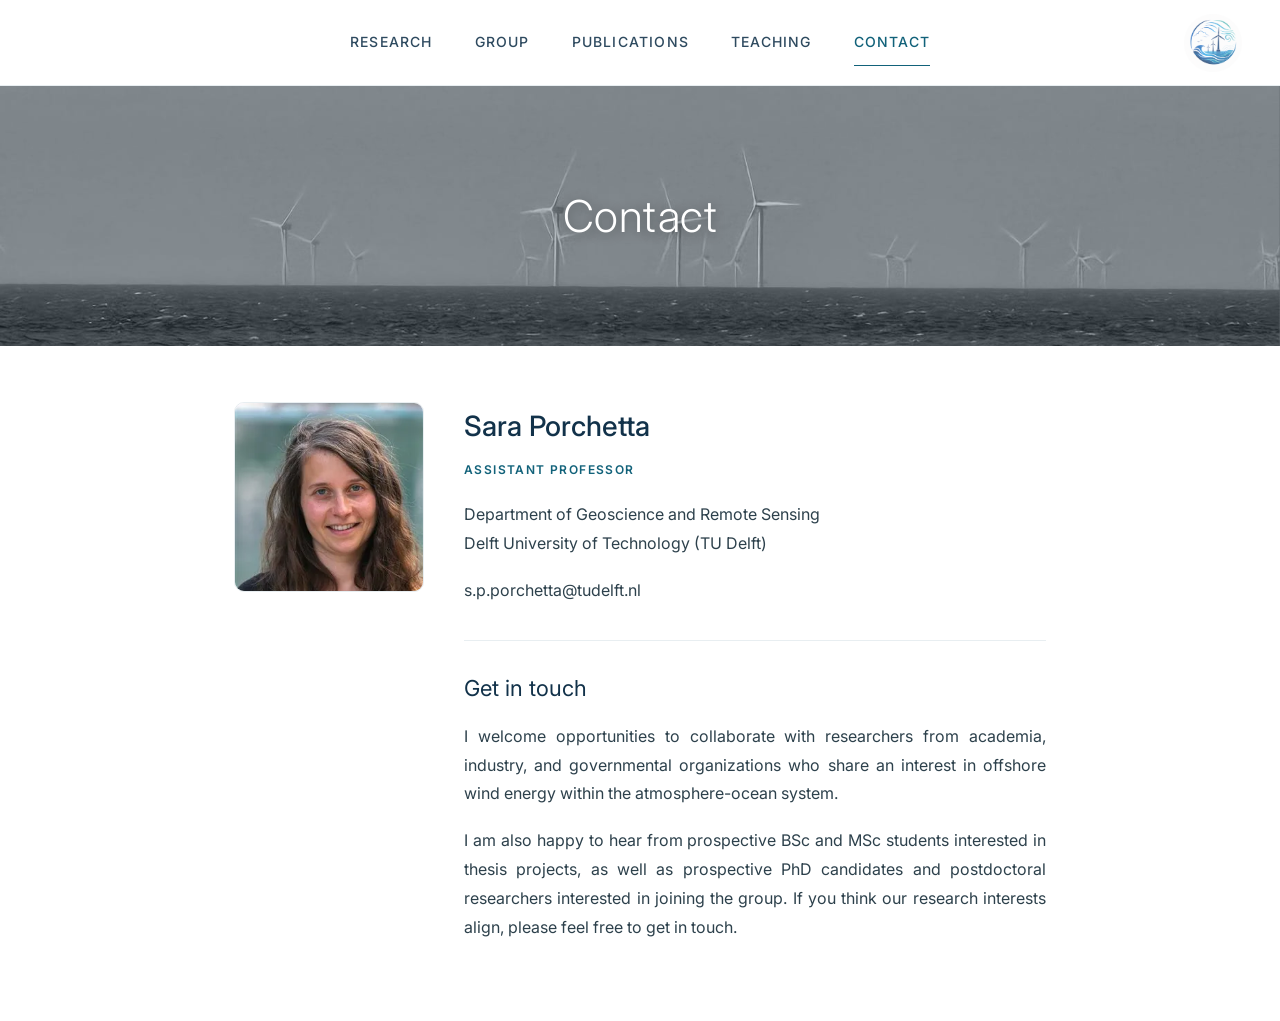
==== contact.html @ b5c338de "Add files via upload" ====
<!DOCTYPE html>
<html lang="en">

<head>
  <meta charset="UTF-8">
  <meta name="viewport" content="width=device-width, initial-scale=1.0">

  <title>Contact | Sara Porchetta</title>

  <link
    href="https://fonts.googleapis.com/css2?family=Inter:wght@300;400;500;600&display=swap"
    rel="stylesheet"
  >

  <style>

    * {
      box-sizing: border-box;
    }

    body {
      margin: 0;
      font-family: 'Inter', Helvetica, Arial, sans-serif;
      color: #243844;
      background: #ffffff;
      line-height: 1.75;
      -webkit-font-smoothing: antialiased;
    }

    /* HEADER */

    .site-header {
      height: 86px;
      padding: 0 38px;
      display: grid;
      grid-template-columns: 1fr auto 1fr;
      align-items: center;
      background: #ffffff;
      border-bottom: 1px solid #e8eef1;
      position: relative;
      z-index: 10;
    }

    .header-space {
      grid-column: 1;
    }

    .nav {
      grid-column: 2;
      display: flex;
      justify-content: center;
      align-items: center;
      gap: 42px;
      font-size: 14px;
      letter-spacing: 1.2px;
      text-transform: uppercase;
    }

    .nav a {
      position: relative;
      color: #12324a;
      text-decoration: none;
      font-weight: 500;
      opacity: 0.88;
      transition: opacity 0.2s ease, transform 0.2s ease;
    }

    .nav a:hover {
      opacity: 0.55;
      transform: translateY(-2px);
    }

    .nav a.active {
      color: #12627a;
      opacity: 1;
    }

    .nav a.active::after {
      content: "";
      position: absolute;
      left: 0;
      right: 0;
      bottom: -11px;
      height: 1px;
      background: #12627a;
    }

    /* LOGO */

    .header-logo-link {
      grid-column: 3;
      justify-self: end;
      display: flex;
      align-items: center;
      text-decoration: none;
    }

    .header-logo {
      width: 58px;
      height: 58px;
      object-fit: cover;
      border-radius: 50%;
      opacity: 0.72;
      transition: opacity 0.2s ease, transform 0.2s ease;
    }

    .header-logo-link:hover .header-logo {
      opacity: 1;
      transform: scale(1.03);
    }

    /* LOGO */

    .header-logo-link {
      grid-column: 3;
      justify-self: end;

      display: flex;
      align-items: center;

      text-decoration: none;
    }

    .header-logo {
      display: block;

      width: 58px;
      height: 58px;

      object-fit: cover;
      border-radius: 50%;

      opacity: 0.72;

      transition:
        opacity 0.2s ease,
        transform 0.2s ease;
    }

    .header-logo-link:hover .header-logo {
      opacity: 1;
      transform: scale(1.03);
    }

       /* PAGE BANNER */

.page-banner {
  position: relative;
  width: 100%;
  height: 260px;
  overflow: hidden;
  background: #12324a;
}

.page-banner img {
  width: 100%;
  height: 100%;
  object-fit: cover;

  /* Lower crop so the turbines remain visible */
  object-position: center 70%;
}

.banner-overlay {
  position: absolute;
  inset: 0;
  background: rgba(7, 35, 54, 0.25);
}

.banner-content {
  position: absolute;
  inset: 0;

  display: flex;
  align-items: center;
  justify-content: center;

  padding: 24px;
  text-align: center;
}

.banner-title {
  margin: 0;
  color: #ffffff;
  font-size: 44px;
  font-weight: 300;
  line-height: 1.2;
  letter-spacing: 0.5px;
  text-shadow: 0 2px 12px rgba(0, 0, 0, 0.35);
}

    /* PAGE */

    .container {
      max-width: 860px;
      margin: 0 auto;
      padding: 56px 24px 80px;
    }

    .page-header {
      margin-bottom: 40px;
      padding-bottom: 22px;
      border-bottom: 1px solid #e8eef1;
    }

    

    /* CONTACT */

    .contact-card {
      display: grid;
      grid-template-columns: 190px 1fr;
      gap: 40px;
      align-items: start;
    }

    .profile-image {
      width: 190px;
      height: 190px;
      object-fit: cover;
      border-radius: 10px;
      border: 1px solid #e8eef1;
    }

    .contact-info h2 {
      margin: 0 0 8px;
      font-size: 28px;
      font-weight: 500;
      color: #12324a;
    }

    .role {
      margin-bottom: 20px;
      color: #12627a;
      font-size: 12px;
      font-weight: 600;
      letter-spacing: 1.4px;
      text-transform: uppercase;
    }

    .contact-details {
      margin: 0;
      font-size: 16px;
      color: #2d414c;
      line-height: 1.8;
    }

    .contact-details a {
      color: inherit;
      text-decoration: none;
      transition: opacity .2s ease;
    }

    .contact-details a:hover {
      opacity: .65;
    }

    .contact-message {
      margin-top: 36px;
      padding-top: 28px;
      border-top: 1px solid #e8eef1;
    }

    .contact-message h3 {
      margin: 0 0 14px;
      font-size: 22px;
      font-weight: 400;
      color: #12324a;
    }

    .contact-message p {
      margin: 0 0 18px;
      font-size: 16px;
      color: #2d414c;
      line-height: 1.8;
      text-align: justify;
    }

    .contact-message p:last-child {
      margin-bottom: 0;
    }

    /* MOBILE */

    @media (max-width:860px){

      .site-header{
        height:auto;
        min-height:110px;
        padding:18px 20px;
        grid-template-columns:1fr auto;
        grid-template-rows:auto auto;
        row-gap:14px;
      }

      .header-space{
        display:none;
      }

      .nav{
        grid-column:1/-1;
        grid-row:2;
        flex-wrap:wrap;
        justify-content:center;
        gap:14px 22px;
        font-size:12px;
      }

      .header-logo-link{
        grid-column:2;
        grid-row:1;
      }

      .header-logo{
        width:50px;
        height:50px;
      }

      .container{
        padding:44px 20px 70px;
      }

      h1{
        font-size:32px;
      }

      .contact-card{
        grid-template-columns:150px 1fr;
        gap:26px;
      }

      .profile-image{
        width:150px;
        height:150px;
      }

    }

    @media (max-width:620px){

      .contact-card{
        grid-template-columns:1fr;
      }

      .profile-image{
        width:160px;
        height:160px;
      }

    }

  </style>

</head>

<body>

<header class="site-header">

  <div class="header-space"></div>

  <nav class="nav">
    <a href="research.html">Research</a>
    <a href="group.html">Group</a>
    <a href="publications.html">Publications</a>
    <a href="teaching.html">Teaching</a>
    <a href="contact.html" class="active">Contact</a>
  </nav>

  <a href="index.html" class="header-logo-link">
    <img src="x_maui3.png" alt="Sara Porchetta" class="header-logo">
  </a>

</header>

<section class="page-banner">

    <img
        src="windfarm.jpg"
        alt="Offshore wind farm"
    >

    <div class="banner-overlay"></div>

    <div class="banner-content">
        <h1 class="banner-title">Contact</h1>
    </div>

</section>

<main class="container">

  

  <section class="contact-card">

    <img
      src="sara_picture.jpg"
      alt="Sara Porchetta"
      class="profile-image"
    >

    <div class="contact-info">

      <h2>Sara Porchetta</h2>

      <div class="role">
        Assistant Professor
      </div>

      <p class="contact-details">
        Department of Geoscience and Remote Sensing<br>
        Delft University of Technology (TU Delft)
      </p>

      <p class="contact-details" style="margin-top:18px;">
        <a href="mailto:s.p.porchetta@tudelft.nl">
          s.p.porchetta@tudelft.nl
        </a>
      </p>

      <div class="contact-message">

        <h3>Get in touch</h3>

        <p>
          I welcome opportunities to collaborate with researchers from academia, industry, and governmental
          organizations who share an interest in offshore wind energy within the atmosphere-ocean system.
        </p>

        <p>
          I am also happy to hear from prospective BSc and
          MSc students interested in thesis projects, as well as
          prospective PhD candidates and
          postdoctoral researchers interested in joining the group.
          If you think our research interests align, please feel free to get in touch.
        </p>

      </div>

    </div>

  </section>

</main>

</body>

</html>
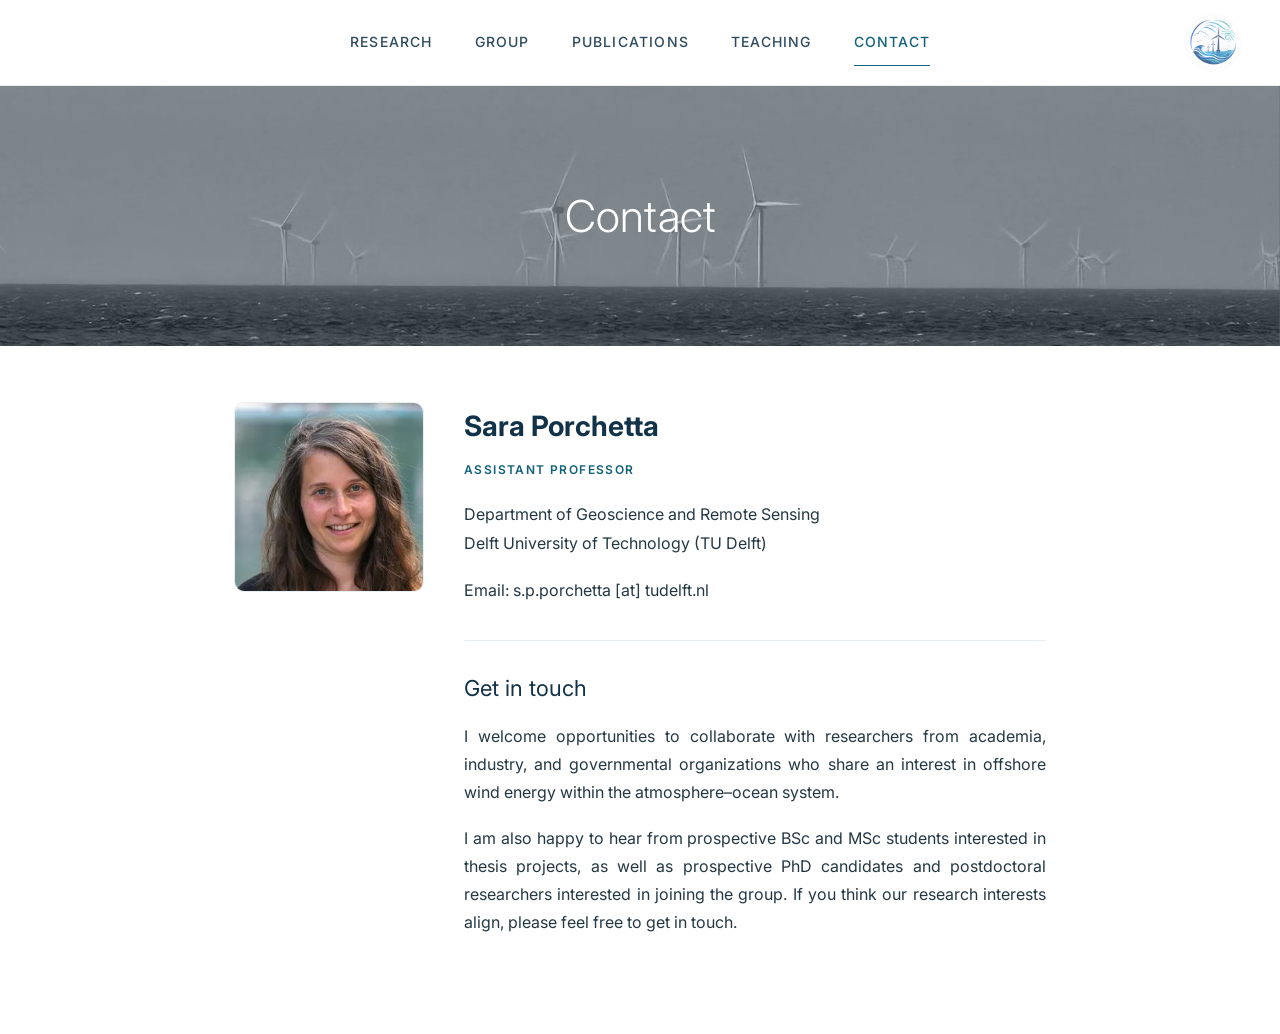
==== commit f2181074: "Add files via upload" ====
--- a/contact.html
+++ b/contact.html
@@ -1,449 +1,136 @@
 <!DOCTYPE html>
 <html lang="en">
+<head>
+<meta charset="UTF-8">
+<meta name="viewport" content="width=device-width, initial-scale=1.0">
+<title>Contact | Sara Porchetta</title>
 
-<head>
-  <meta charset="UTF-8">
-  <meta name="viewport" content="width=device-width, initial-scale=1.0">
+<link href="https://fonts.googleapis.com/css2?family=Inter:wght@300;400;500;600&display=swap" rel="stylesheet">
 
-  <title>Contact | Sara Porchetta</title>
+<style>
+*{box-sizing:border-box}
+body{margin:0;font-family:'Inter',Helvetica,Arial,sans-serif;color:#243844;background:#fff;line-height:1.75;-webkit-font-smoothing:antialiased}
 
-  <link
-    href="https://fonts.googleapis.com/css2?family=Inter:wght@300;400;500;600&display=swap"
-    rel="stylesheet"
-  >
+/* HEADER */
+.site-header{height:86px;padding:0 38px;display:grid;grid-template-columns:1fr auto 1fr;align-items:center;background:#fff;border-bottom:1px solid #e8eef1;position:relative;z-index:10}
+.header-space{grid-column:1}
+.nav{grid-column:2;display:flex;justify-content:center;align-items:center;gap:42px;font-size:14px;letter-spacing:1.2px;text-transform:uppercase}
+.nav a{position:relative;color:#12324a;text-decoration:none;font-weight:500;opacity:.88;transition:.2s}
+.nav a:hover{opacity:.55;transform:translateY(-2px)}
+.nav a.active{color:#12627a;opacity:1}
+.nav a.active::after{content:"";position:absolute;left:0;right:0;bottom:-11px;height:1px;background:#12627a}
 
-  <style>
+.header-logo-link{grid-column:3;justify-self:end;display:flex;align-items:center;text-decoration:none}
+.header-logo{width:58px;height:58px;object-fit:cover;border-radius:50%;opacity:.72;transition:.2s}
+.header-logo-link:hover .header-logo{opacity:1;transform:scale(1.03)}
 
-    * {
-      box-sizing: border-box;
-    }
+/* BANNER */
+.page-banner{position:relative;width:100%;height:260px;overflow:hidden;background:#12324a}
+.page-banner img{width:100%;height:100%;object-fit:cover;object-position:center 70%}
+.banner-overlay{position:absolute;inset:0;background:rgba(7,35,54,.25)}
+.banner-content{position:absolute;inset:0;display:flex;justify-content:center;align-items:center}
+.banner-title{color:#fff;font-size:44px;font-weight:300}
 
-    body {
-      margin: 0;
-      font-family: 'Inter', Helvetica, Arial, sans-serif;
-      color: #243844;
-      background: #ffffff;
-      line-height: 1.75;
-      -webkit-font-smoothing: antialiased;
-    }
+/* PAGE */
+.container{max-width:860px;margin:0 auto;padding:56px 24px 80px}
+.contact-card{display:grid;grid-template-columns:190px 1fr;gap:40px}
+.profile-image{width:190px;height:190px;object-fit:cover;border-radius:10px;border:1px solid #e8eef1}
+.contact-info h2{margin:0 0 8px;font-size:28px;color:#12324a}
+.role{margin-bottom:20px;color:#12627a;font-size:12px;font-weight:600;letter-spacing:1.4px;text-transform:uppercase}
+.contact-details{margin:0;font-size:16px;line-height:1.8}
+.contact-message{margin-top:36px;padding-top:28px;border-top:1px solid #e8eef1}
+.contact-message h3{margin:0 0 14px;font-size:22px;font-weight:400;color:#12324a}
+.contact-message p{margin:0 0 18px;text-align:justify}
 
-    /* HEADER */
-
-    .site-header {
-      height: 86px;
-      padding: 0 38px;
-      display: grid;
-      grid-template-columns: 1fr auto 1fr;
-      align-items: center;
-      background: #ffffff;
-      border-bottom: 1px solid #e8eef1;
-      position: relative;
-      z-index: 10;
-    }
-
-    .header-space {
-      grid-column: 1;
-    }
-
-    .nav {
-      grid-column: 2;
-      display: flex;
-      justify-content: center;
-      align-items: center;
-      gap: 42px;
-      font-size: 14px;
-      letter-spacing: 1.2px;
-      text-transform: uppercase;
-    }
-
-    .nav a {
-      position: relative;
-      color: #12324a;
-      text-decoration: none;
-      font-weight: 500;
-      opacity: 0.88;
-      transition: opacity 0.2s ease, transform 0.2s ease;
-    }
-
-    .nav a:hover {
-      opacity: 0.55;
-      transform: translateY(-2px);
-    }
-
-    .nav a.active {
-      color: #12627a;
-      opacity: 1;
-    }
-
-    .nav a.active::after {
-      content: "";
-      position: absolute;
-      left: 0;
-      right: 0;
-      bottom: -11px;
-      height: 1px;
-      background: #12627a;
-    }
-
-    /* LOGO */
-
-    .header-logo-link {
-      grid-column: 3;
-      justify-self: end;
-      display: flex;
-      align-items: center;
-      text-decoration: none;
-    }
-
-    .header-logo {
-      width: 58px;
-      height: 58px;
-      object-fit: cover;
-      border-radius: 50%;
-      opacity: 0.72;
-      transition: opacity 0.2s ease, transform 0.2s ease;
-    }
-
-    .header-logo-link:hover .header-logo {
-      opacity: 1;
-      transform: scale(1.03);
-    }
-
-    /* LOGO */
-
-    .header-logo-link {
-      grid-column: 3;
-      justify-self: end;
-
-      display: flex;
-      align-items: center;
-
-      text-decoration: none;
-    }
-
-    .header-logo {
-      display: block;
-
-      width: 58px;
-      height: 58px;
-
-      object-fit: cover;
-      border-radius: 50%;
-
-      opacity: 0.72;
-
-      transition:
-        opacity 0.2s ease,
-        transform 0.2s ease;
-    }
-
-    .header-logo-link:hover .header-logo {
-      opacity: 1;
-      transform: scale(1.03);
-    }
-
-       /* PAGE BANNER */
-
-.page-banner {
-  position: relative;
-  width: 100%;
-  height: 260px;
-  overflow: hidden;
-  background: #12324a;
+/* MOBILE */
+@media (max-width:860px){
+.site-header{height:auto;min-height:110px;padding:18px 20px;grid-template-columns:1fr auto;grid-template-rows:auto auto;row-gap:14px}
+.header-space{display:none}
+.nav{grid-column:1/-1;grid-row:2;justify-content:center;flex-wrap:wrap;gap:14px 22px;font-size:12px;letter-spacing:1px}
+.header-logo-link{grid-column:2;grid-row:1;justify-self:end}
+.header-logo{width:50px;height:50px}
+.nav a.active::after{bottom:-6px}
+.page-banner{height:210px}
+.page-banner img{object-position:center 68%}
+.banner-title{font-size:38px}
+.container{padding:46px 20px 80px}
+.contact-card{grid-template-columns:150px 1fr;gap:26px}
+.profile-image{width:150px;height:150px}
 }
-
-.page-banner img {
-  width: 100%;
-  height: 100%;
-  object-fit: cover;
-
-  /* Lower crop so the turbines remain visible */
-  object-position: center 70%;
+@media (max-width:620px){
+.contact-card{grid-template-columns:1fr;gap:22px}
+.profile-image{width:160px;height:160px}
+.contact-message p{text-align:left}
 }
-
-.banner-overlay {
-  position: absolute;
-  inset: 0;
-  background: rgba(7, 35, 54, 0.25);
+@media (max-width:480px){
+.site-header{padding:16px}
+.nav{gap:12px 17px}
+.header-logo{width:46px;height:46px}
+.page-banner{height:180px}
+.page-banner img{object-position:center 65%}
+.banner-title{font-size:32px}
+.container{padding:38px 16px 64px}
+.contact-info h2{font-size:24px}
+.contact-details,.contact-message p{font-size:15px}
 }
-
-.banner-content {
-  position: absolute;
-  inset: 0;
-
-  display: flex;
-  align-items: center;
-  justify-content: center;
-
-  padding: 24px;
-  text-align: center;
-}
-
-.banner-title {
-  margin: 0;
-  color: #ffffff;
-  font-size: 44px;
-  font-weight: 300;
-  line-height: 1.2;
-  letter-spacing: 0.5px;
-  text-shadow: 0 2px 12px rgba(0, 0, 0, 0.35);
-}
-
-    /* PAGE */
-
-    .container {
-      max-width: 860px;
-      margin: 0 auto;
-      padding: 56px 24px 80px;
-    }
-
-    .page-header {
-      margin-bottom: 40px;
-      padding-bottom: 22px;
-      border-bottom: 1px solid #e8eef1;
-    }
-
-    
-
-    /* CONTACT */
-
-    .contact-card {
-      display: grid;
-      grid-template-columns: 190px 1fr;
-      gap: 40px;
-      align-items: start;
-    }
-
-    .profile-image {
-      width: 190px;
-      height: 190px;
-      object-fit: cover;
-      border-radius: 10px;
-      border: 1px solid #e8eef1;
-    }
-
-    .contact-info h2 {
-      margin: 0 0 8px;
-      font-size: 28px;
-      font-weight: 500;
-      color: #12324a;
-    }
-
-    .role {
-      margin-bottom: 20px;
-      color: #12627a;
-      font-size: 12px;
-      font-weight: 600;
-      letter-spacing: 1.4px;
-      text-transform: uppercase;
-    }
-
-    .contact-details {
-      margin: 0;
-      font-size: 16px;
-      color: #2d414c;
-      line-height: 1.8;
-    }
-
-    .contact-details a {
-      color: inherit;
-      text-decoration: none;
-      transition: opacity .2s ease;
-    }
-
-    .contact-details a:hover {
-      opacity: .65;
-    }
-
-    .contact-message {
-      margin-top: 36px;
-      padding-top: 28px;
-      border-top: 1px solid #e8eef1;
-    }
-
-    .contact-message h3 {
-      margin: 0 0 14px;
-      font-size: 22px;
-      font-weight: 400;
-      color: #12324a;
-    }
-
-    .contact-message p {
-      margin: 0 0 18px;
-      font-size: 16px;
-      color: #2d414c;
-      line-height: 1.8;
-      text-align: justify;
-    }
-
-    .contact-message p:last-child {
-      margin-bottom: 0;
-    }
-
-    /* MOBILE */
-
-    @media (max-width:860px){
-
-      .site-header{
-        height:auto;
-        min-height:110px;
-        padding:18px 20px;
-        grid-template-columns:1fr auto;
-        grid-template-rows:auto auto;
-        row-gap:14px;
-      }
-
-      .header-space{
-        display:none;
-      }
-
-      .nav{
-        grid-column:1/-1;
-        grid-row:2;
-        flex-wrap:wrap;
-        justify-content:center;
-        gap:14px 22px;
-        font-size:12px;
-      }
-
-      .header-logo-link{
-        grid-column:2;
-        grid-row:1;
-      }
-
-      .header-logo{
-        width:50px;
-        height:50px;
-      }
-
-      .container{
-        padding:44px 20px 70px;
-      }
-
-      h1{
-        font-size:32px;
-      }
-
-      .contact-card{
-        grid-template-columns:150px 1fr;
-        gap:26px;
-      }
-
-      .profile-image{
-        width:150px;
-        height:150px;
-      }
-
-    }
-
-    @media (max-width:620px){
-
-      .contact-card{
-        grid-template-columns:1fr;
-      }
-
-      .profile-image{
-        width:160px;
-        height:160px;
-      }
-
-    }
-
-  </style>
-
+</style>
 </head>
-
 <body>
 
 <header class="site-header">
-
-  <div class="header-space"></div>
-
-  <nav class="nav">
-    <a href="research.html">Research</a>
-    <a href="group.html">Group</a>
-    <a href="publications.html">Publications</a>
-    <a href="teaching.html">Teaching</a>
-    <a href="contact.html" class="active">Contact</a>
-  </nav>
-
-  <a href="index.html" class="header-logo-link">
-    <img src="x_maui3.png" alt="Sara Porchetta" class="header-logo">
-  </a>
-
+<div class="header-space"></div>
+<nav class="nav">
+<a href="research.html">Research</a>
+<a href="group.html">Group</a>
+<a href="publications.html">Publications</a>
+<a href="teaching.html">Teaching</a>
+<a href="contact.html" class="active">Contact</a>
+</nav>
+<a href="index.html" class="header-logo-link">
+<img src="x_maui3.png" alt="Sara Porchetta" class="header-logo">
+</a>
 </header>
 
 <section class="page-banner">
-
-    <img
-        src="windfarm.jpg"
-        alt="Offshore wind farm"
-    >
-
-    <div class="banner-overlay"></div>
-
-    <div class="banner-content">
-        <h1 class="banner-title">Contact</h1>
-    </div>
-
+<img src="windfarm.jpg" alt="Offshore wind farm">
+<div class="banner-overlay"></div>
+<div class="banner-content"><h1 class="banner-title">Contact</h1></div>
 </section>
 
 <main class="container">
+<section class="contact-card">
 
-  
+<img src="sara_picture.jpg" alt="Sara Porchetta" class="profile-image">
 
-  <section class="contact-card">
+<div class="contact-info">
+<h2>Sara Porchetta</h2>
 
-    <img
-      src="sara_picture.jpg"
-      alt="Sara Porchetta"
-      class="profile-image"
-    >
+<div class="role">Assistant Professor</div>
 
-    <div class="contact-info">
+<p class="contact-details">
+Department of Geoscience and Remote Sensing<br>
+Delft University of Technology (TU Delft)
+</p>
 
-      <h2>Sara Porchetta</h2>
+<p class="contact-details" style="margin-top:18px;">
+Email: s.p.porchetta [at] tudelft.nl
+</p>
 
-      <div class="role">
-        Assistant Professor
-      </div>
+<div class="contact-message">
+<h3>Get in touch</h3>
 
-      <p class="contact-details">
-        Department of Geoscience and Remote Sensing<br>
-        Delft University of Technology (TU Delft)
-      </p>
+<p>
+I welcome opportunities to collaborate with researchers from academia, industry, and governmental organizations who share an interest in offshore wind energy within the atmosphere–ocean system.
+</p>
 
-      <p class="contact-details" style="margin-top:18px;">
-        <a href="mailto:s.p.porchetta@tudelft.nl">
-          s.p.porchetta@tudelft.nl
-        </a>
-      </p>
+<p>
+I am also happy to hear from prospective BSc and MSc students interested in thesis projects, as well as prospective PhD candidates and postdoctoral researchers interested in joining the group. If you think our research interests align, please feel free to get in touch.
+</p>
 
-      <div class="contact-message">
-
-        <h3>Get in touch</h3>
-
-        <p>
-          I welcome opportunities to collaborate with researchers from academia, industry, and governmental
-          organizations who share an interest in offshore wind energy within the atmosphere-ocean system.
-        </p>
-
-        <p>
-          I am also happy to hear from prospective BSc and
-          MSc students interested in thesis projects, as well as
-          prospective PhD candidates and
-          postdoctoral researchers interested in joining the group.
-          If you think our research interests align, please feel free to get in touch.
-        </p>
-
-      </div>
-
-    </div>
-
-  </section>
-
+</div>
+</div>
+</section>
 </main>
 
 </body>
-
-</html>+</html>
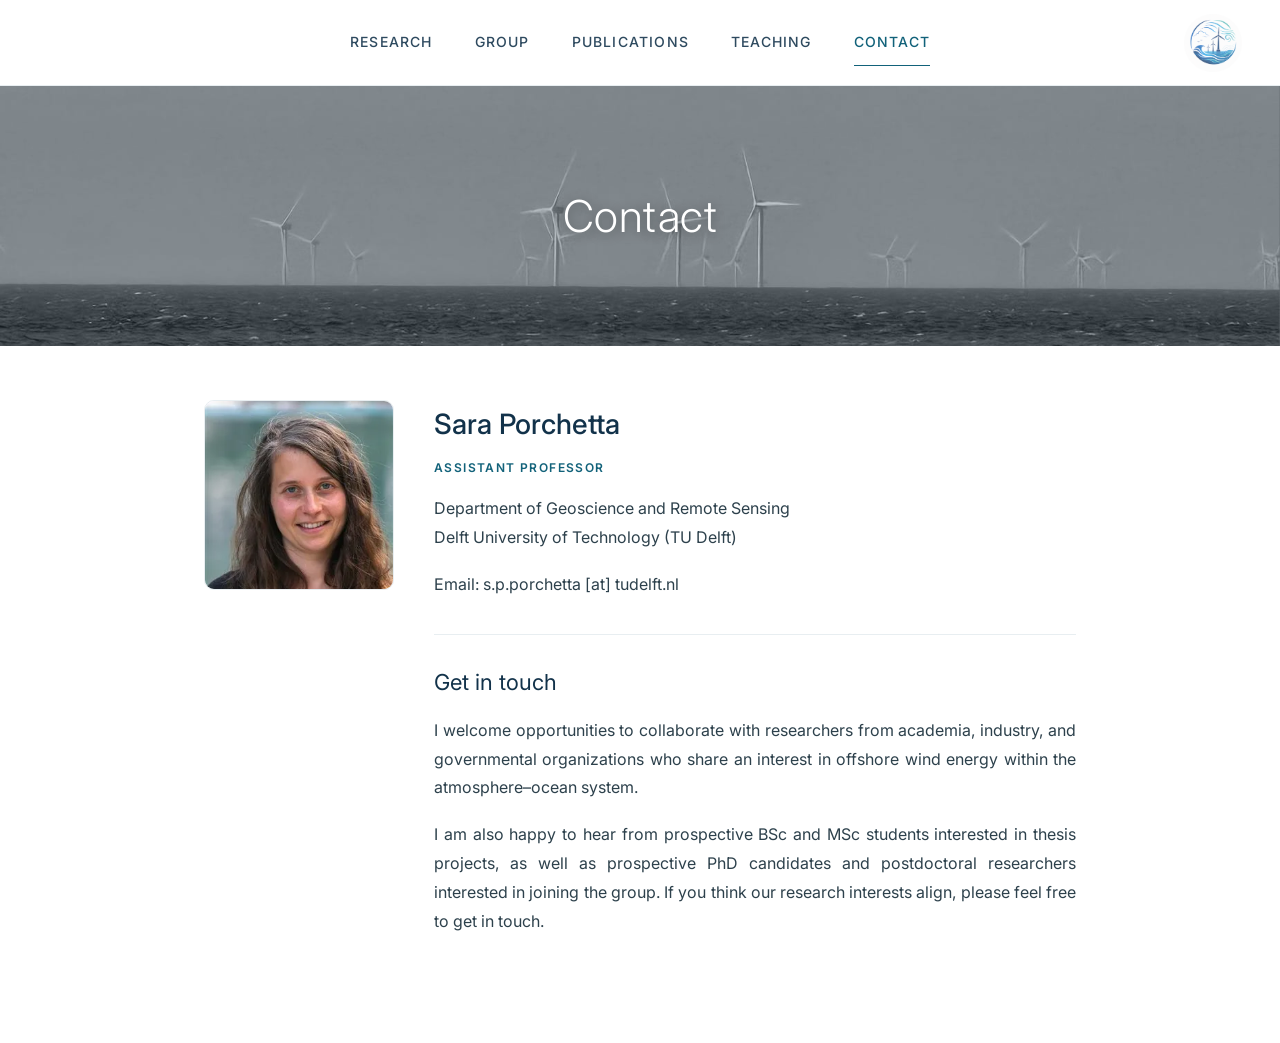
==== commit fff09f34: "Add files via upload" ====
--- a/contact.html
+++ b/contact.html
@@ -1,136 +1,73 @@
 <!DOCTYPE html>
 <html lang="en">
 <head>
-<meta charset="UTF-8">
-<meta name="viewport" content="width=device-width, initial-scale=1.0">
-<title>Contact | Sara Porchetta</title>
+  <meta charset="UTF-8">
+  <meta name="viewport" content="width=device-width, initial-scale=1.0">
+  <title>Contact | Sara Porchetta</title>
+  <link href="https://fonts.googleapis.com/css2?family=Inter:wght@300;400;500;600&display=swap" rel="stylesheet">
+  <link rel="stylesheet" href="style.css">
+</head>
 
-<link href="https://fonts.googleapis.com/css2?family=Inter:wght@300;400;500;600&display=swap" rel="stylesheet">
+<body>
+<header class="site-header">
+  <div class="header-space" aria-hidden="true"></div>
+  <nav class="nav" aria-label="Main navigation">
+    <a href="research.html">Research</a>
+    <a href="group.html">Group</a>
+    <a href="publications.html">Publications</a>
+    <a href="teaching.html">Teaching</a>
+    <a href="contact.html" class="active">Contact</a>
+  </nav>
+  <a href="index.html" class="header-logo-link" aria-label="Go to homepage">
+    <img src="x_maui3.png" alt="Sara Porchetta homepage" class="header-logo">
+  </a>
+</header>
+<section class="page-banner" aria-labelledby="page-title">
+  <img src="windfarm.jpg" alt="Offshore wind farm at sea">
+  <div class="banner-overlay" aria-hidden="true"></div>
+  <div class="banner-content">
+    <h1 class="banner-title" id="page-title">Contact</h1>
+  </div>
+</section>
+<main class="container">
 
-<style>
-*{box-sizing:border-box}
-body{margin:0;font-family:'Inter',Helvetica,Arial,sans-serif;color:#243844;background:#fff;line-height:1.75;-webkit-font-smoothing:antialiased}
+  <section class="contact-card" aria-label="Contact information">
 
-/* HEADER */
-.site-header{height:86px;padding:0 38px;display:grid;grid-template-columns:1fr auto 1fr;align-items:center;background:#fff;border-bottom:1px solid #e8eef1;position:relative;z-index:10}
-.header-space{grid-column:1}
-.nav{grid-column:2;display:flex;justify-content:center;align-items:center;gap:42px;font-size:14px;letter-spacing:1.2px;text-transform:uppercase}
-.nav a{position:relative;color:#12324a;text-decoration:none;font-weight:500;opacity:.88;transition:.2s}
-.nav a:hover{opacity:.55;transform:translateY(-2px)}
-.nav a.active{color:#12627a;opacity:1}
-.nav a.active::after{content:"";position:absolute;left:0;right:0;bottom:-11px;height:1px;background:#12627a}
+    <img src="sara_picture.jpg" alt="Sara Porchetta" class="profile-image">
 
-.header-logo-link{grid-column:3;justify-self:end;display:flex;align-items:center;text-decoration:none}
-.header-logo{width:58px;height:58px;object-fit:cover;border-radius:50%;opacity:.72;transition:.2s}
-.header-logo-link:hover .header-logo{opacity:1;transform:scale(1.03)}
+    <div class="contact-info">
+      <h2>Sara Porchetta</h2>
+      <div class="role">Assistant Professor</div>
 
-/* BANNER */
-.page-banner{position:relative;width:100%;height:260px;overflow:hidden;background:#12324a}
-.page-banner img{width:100%;height:100%;object-fit:cover;object-position:center 70%}
-.banner-overlay{position:absolute;inset:0;background:rgba(7,35,54,.25)}
-.banner-content{position:absolute;inset:0;display:flex;justify-content:center;align-items:center}
-.banner-title{color:#fff;font-size:44px;font-weight:300}
+      <p class="contact-details">
+        Department of Geoscience and Remote Sensing<br>
+        Delft University of Technology (TU Delft)
+      </p>
 
-/* PAGE */
-.container{max-width:860px;margin:0 auto;padding:56px 24px 80px}
-.contact-card{display:grid;grid-template-columns:190px 1fr;gap:40px}
-.profile-image{width:190px;height:190px;object-fit:cover;border-radius:10px;border:1px solid #e8eef1}
-.contact-info h2{margin:0 0 8px;font-size:28px;color:#12324a}
-.role{margin-bottom:20px;color:#12627a;font-size:12px;font-weight:600;letter-spacing:1.4px;text-transform:uppercase}
-.contact-details{margin:0;font-size:16px;line-height:1.8}
-.contact-message{margin-top:36px;padding-top:28px;border-top:1px solid #e8eef1}
-.contact-message h3{margin:0 0 14px;font-size:22px;font-weight:400;color:#12324a}
-.contact-message p{margin:0 0 18px;text-align:justify}
+      <p class="contact-details" style="margin-top: 18px;">
+        Email: s.p.porchetta [at] tudelft.nl
+      </p>
 
-/* MOBILE */
-@media (max-width:860px){
-.site-header{height:auto;min-height:110px;padding:18px 20px;grid-template-columns:1fr auto;grid-template-rows:auto auto;row-gap:14px}
-.header-space{display:none}
-.nav{grid-column:1/-1;grid-row:2;justify-content:center;flex-wrap:wrap;gap:14px 22px;font-size:12px;letter-spacing:1px}
-.header-logo-link{grid-column:2;grid-row:1;justify-self:end}
-.header-logo{width:50px;height:50px}
-.nav a.active::after{bottom:-6px}
-.page-banner{height:210px}
-.page-banner img{object-position:center 68%}
-.banner-title{font-size:38px}
-.container{padding:46px 20px 80px}
-.contact-card{grid-template-columns:150px 1fr;gap:26px}
-.profile-image{width:150px;height:150px}
-}
-@media (max-width:620px){
-.contact-card{grid-template-columns:1fr;gap:22px}
-.profile-image{width:160px;height:160px}
-.contact-message p{text-align:left}
-}
-@media (max-width:480px){
-.site-header{padding:16px}
-.nav{gap:12px 17px}
-.header-logo{width:46px;height:46px}
-.page-banner{height:180px}
-.page-banner img{object-position:center 65%}
-.banner-title{font-size:32px}
-.container{padding:38px 16px 64px}
-.contact-info h2{font-size:24px}
-.contact-details,.contact-message p{font-size:15px}
-}
-</style>
-</head>
-<body>
+      <div class="contact-message">
+        <h3>Get in touch</h3>
 
-<header class="site-header">
-<div class="header-space"></div>
-<nav class="nav">
-<a href="research.html">Research</a>
-<a href="group.html">Group</a>
-<a href="publications.html">Publications</a>
-<a href="teaching.html">Teaching</a>
-<a href="contact.html" class="active">Contact</a>
-</nav>
-<a href="index.html" class="header-logo-link">
-<img src="x_maui3.png" alt="Sara Porchetta" class="header-logo">
-</a>
-</header>
+        <p>
+          I welcome opportunities to collaborate with researchers from academia,
+          industry, and governmental organizations who share an interest in
+          offshore wind energy within the atmosphere–ocean system.
+        </p>
 
-<section class="page-banner">
-<img src="windfarm.jpg" alt="Offshore wind farm">
-<div class="banner-overlay"></div>
-<div class="banner-content"><h1 class="banner-title">Contact</h1></div>
-</section>
+        <p>
+          I am also happy to hear from prospective BSc and MSc students interested
+          in thesis projects, as well as prospective PhD candidates and
+          postdoctoral researchers interested in joining the group. If you think
+          our research interests align, please feel free to get in touch.
+        </p>
+      </div>
+    </div>
 
-<main class="container">
-<section class="contact-card">
+  </section>
 
-<img src="sara_picture.jpg" alt="Sara Porchetta" class="profile-image">
-
-<div class="contact-info">
-<h2>Sara Porchetta</h2>
-
-<div class="role">Assistant Professor</div>
-
-<p class="contact-details">
-Department of Geoscience and Remote Sensing<br>
-Delft University of Technology (TU Delft)
-</p>
-
-<p class="contact-details" style="margin-top:18px;">
-Email: s.p.porchetta [at] tudelft.nl
-</p>
-
-<div class="contact-message">
-<h3>Get in touch</h3>
-
-<p>
-I welcome opportunities to collaborate with researchers from academia, industry, and governmental organizations who share an interest in offshore wind energy within the atmosphere–ocean system.
-</p>
-
-<p>
-I am also happy to hear from prospective BSc and MSc students interested in thesis projects, as well as prospective PhD candidates and postdoctoral researchers interested in joining the group. If you think our research interests align, please feel free to get in touch.
-</p>
-
-</div>
-</div>
-</section>
 </main>
-
 </body>
 </html>
--- a/style.css
+++ b/style.css
@@ -0,0 +1,711 @@
+* {
+  box-sizing: border-box;
+}
+
+html,
+body {
+  margin: 0;
+  min-height: 100%;
+}
+
+body {
+  font-family: 'Inter', Helvetica, Arial, sans-serif;
+  color: #243844;
+  background: #ffffff;
+  line-height: 1.75;
+  -webkit-font-smoothing: antialiased;
+}
+
+.site-header {
+  height: 86px;
+  padding: 0 38px;
+  display: grid;
+  grid-template-columns: 1fr auto 1fr;
+  align-items: center;
+  background: #ffffff;
+  border-bottom: 1px solid #e8eef1;
+  position: relative;
+  z-index: 10;
+}
+
+.header-space {
+  grid-column: 1;
+}
+
+.nav {
+  grid-column: 2;
+  display: flex;
+  justify-content: center;
+  align-items: center;
+  gap: 42px;
+  font-size: 14px;
+  letter-spacing: 1.2px;
+  text-transform: uppercase;
+}
+
+.nav a {
+  position: relative;
+  color: #12324a;
+  text-decoration: none;
+  font-weight: 500;
+  opacity: 0.88;
+  transition: opacity 0.2s ease, transform 0.2s ease;
+}
+
+.nav a:hover {
+  opacity: 0.55;
+  transform: translateY(-2px);
+}
+
+.nav a.active {
+  color: #12627a;
+  opacity: 1;
+}
+
+.nav a.active::after {
+  content: "";
+  position: absolute;
+  left: 0;
+  right: 0;
+  bottom: -11px;
+  height: 1px;
+  background: #12627a;
+}
+
+.header-logo-link {
+  grid-column: 3;
+  justify-self: end;
+  display: flex;
+  align-items: center;
+  text-decoration: none;
+}
+
+.header-logo {
+  display: block;
+  width: 58px;
+  height: 58px;
+  object-fit: cover;
+  border-radius: 50%;
+  opacity: 0.72;
+  transition: opacity 0.2s ease, transform 0.2s ease;
+}
+
+.header-logo-link:hover .header-logo {
+  opacity: 1;
+  transform: scale(1.03);
+}
+
+.page-banner {
+  position: relative;
+  width: 100%;
+  height: 260px;
+  overflow: hidden;
+  background: #12324a;
+}
+
+.page-banner img {
+  width: 100%;
+  height: 100%;
+  object-fit: cover;
+  object-position: center 70%;
+}
+
+.banner-overlay {
+  position: absolute;
+  inset: 0;
+  background: rgba(7, 35, 54, 0.25);
+}
+
+.banner-content {
+  position: absolute;
+  inset: 0;
+  display: flex;
+  align-items: center;
+  justify-content: center;
+  padding: 24px;
+  text-align: center;
+}
+
+.banner-title {
+  margin: 0;
+  color: #ffffff;
+  font-size: 44px;
+  font-weight: 300;
+  line-height: 1.2;
+  letter-spacing: 0.5px;
+  text-shadow: 0 2px 12px rgba(0, 0, 0, 0.35);
+}
+
+.container {
+  max-width: 920px;
+  margin: 0 auto;
+  padding: 54px 24px 90px;
+}
+
+p {
+  color: #2d414c;
+}
+
+.intro {
+  margin: 0 0 38px;
+  padding-bottom: 30px;
+  font-size: 18px;
+  line-height: 1.8;
+  text-align: justify;
+  border-bottom: 1px solid #e8eef1;
+}
+
+h2 {
+  color: #0b3151;
+}
+
+/* Research */
+.research-text {
+  max-width: 840px;
+}
+
+.research-text p,
+.project-card p {
+  margin: 0 0 24px;
+  font-size: 18px;
+  line-height: 1.8;
+  text-align: justify;
+}
+
+.section-title {
+  margin: 54px 0 22px;
+  font-size: 28px;
+  font-weight: 400;
+  line-height: 1.35;
+}
+
+.project-card {
+  margin-top: 18px;
+  padding: 32px 34px;
+  background: #f7fafb;
+  border: 1px solid #dfe9ed;
+  border-radius: 12px;
+}
+
+.project-label {
+  display: inline-block;
+  margin-bottom: 13px;
+  color: #12627a;
+  font-size: 12px;
+  font-weight: 600;
+  letter-spacing: 1.4px;
+  text-transform: uppercase;
+}
+
+.project-title {
+  margin-bottom: 20px;
+  color: #12324a;
+  font-size: 21px;
+  font-weight: 600;
+  line-height: 1.5;
+}
+
+.project-card p:last-child {
+  margin-bottom: 0;
+}
+
+.project-link {
+  margin-top: 18px;
+}
+
+.project-link a,
+.scholar-link a {
+  color: #12627a;
+  text-decoration: none;
+  font-weight: 500;
+  transition: opacity 0.2s ease;
+}
+
+.project-link a:hover,
+.scholar-link a:hover {
+  opacity: 0.65;
+}
+
+/* Group */
+.member {
+  display: grid;
+  grid-template-columns: 150px 1fr;
+  gap: 32px;
+  align-items: start;
+  padding: 32px 0 38px;
+  border-bottom: 1px solid #e8eef1;
+}
+
+.member:first-of-type {
+  padding-top: 0;
+}
+
+.member:last-child {
+  border-bottom: none;
+}
+
+.member-photo {
+  width: 150px;
+  height: 150px;
+  object-fit: cover;
+  border-radius: 12px;
+  background: #f3f7f8;
+  border: 1px solid #e1eaed;
+}
+
+.member-info h2 {
+  margin: 0 0 7px;
+  color: #12324a;
+  font-size: 23px;
+  font-weight: 500;
+  line-height: 1.35;
+}
+
+.role {
+  margin-bottom: 16px;
+  color: #12627a;
+  font-size: 12px;
+  font-weight: 600;
+  letter-spacing: 1.4px;
+  text-transform: uppercase;
+}
+
+.member-info p {
+  margin: 0 0 20px;
+  font-size: 18px;
+  line-height: 1.8;
+  text-align: justify;
+}
+
+/* Publications */
+.publications-container {
+  max-width: 860px;
+}
+
+.scholar-link {
+  margin: 0 0 34px;
+  color: #526b79;
+  font-size: 15px;
+  line-height: 1.6;
+}
+
+.publication-year {
+  margin: 38px 0 8px;
+  color: #0b3151;
+  font-size: 21px;
+  font-weight: 400;
+  line-height: 1.3;
+}
+
+.publication-year:first-of-type {
+  margin-top: 0;
+}
+
+.publication {
+  padding: 18px 0 20px;
+  border-bottom: 1px solid #e8eef1;
+}
+
+.publication-title {
+  margin: 0 0 6px;
+  color: #12324a;
+  font-size: 17px;
+  font-weight: 500;
+  line-height: 1.45;
+}
+
+.publication-title a {
+  color: inherit;
+  text-decoration: none;
+  transition: opacity 0.2s ease;
+}
+
+.publication-title a:hover {
+  opacity: 0.65;
+}
+
+.publication-authors,
+.publication-journal {
+  margin: 0;
+  font-size: 14px;
+  line-height: 1.6;
+}
+
+.publication-authors {
+  margin-bottom: 3px;
+  color: #2d414c;
+}
+
+.publication-journal {
+  color: #617580;
+}
+
+/* Teaching */
+.teaching-intro {
+  margin: 0 0 46px;
+  color: #2d414c;
+  font-size: 17px;
+  line-height: 1.8;
+  text-align: justify;
+}
+
+.course {
+  margin-bottom: 42px;
+  padding-bottom: 30px;
+  border-bottom: 1px solid #e8eef1;
+}
+
+.course:last-child {
+  border-bottom: none;
+}
+
+.course h2 {
+  margin: 0 0 14px;
+  color: #12324a;
+  font-size: 24px;
+  font-weight: 400;
+}
+
+.course p {
+  margin: 0;
+  font-size: 16px;
+  line-height: 1.8;
+  text-align: justify;
+}
+
+/* Contact */
+.contact-card {
+  display: grid;
+  grid-template-columns: 190px 1fr;
+  gap: 40px;
+  align-items: start;
+}
+
+.profile-image {
+  width: 190px;
+  height: 190px;
+  object-fit: cover;
+  border-radius: 10px;
+  border: 1px solid #e8eef1;
+}
+
+.contact-info h2 {
+  margin: 0 0 8px;
+  color: #12324a;
+  font-size: 28px;
+  font-weight: 500;
+}
+
+.contact-details {
+  margin: 0;
+  font-size: 16px;
+  line-height: 1.8;
+}
+
+.contact-message {
+  margin-top: 36px;
+  padding-top: 28px;
+  border-top: 1px solid #e8eef1;
+}
+
+.contact-message h3 {
+  margin: 0 0 14px;
+  color: #12324a;
+  font-size: 22px;
+  font-weight: 400;
+}
+
+.contact-message p {
+  margin: 0 0 18px;
+  font-size: 16px;
+  line-height: 1.8;
+  text-align: justify;
+}
+
+/* Homepage */
+.home-body {
+  color: #12324a;
+}
+
+.hero {
+  min-height: calc(100vh - 86px);
+  position: relative;
+  overflow: hidden;
+  display: flex;
+  justify-content: center;
+  align-items: center;
+  text-align: center;
+  background:
+    linear-gradient(135deg, rgba(210, 242, 247, 0.34), rgba(255, 255, 255, 0.08)),
+    linear-gradient(to bottom, rgba(255, 255, 255, 0.03), rgba(38, 157, 180, 0.12)),
+    url("windfarm.jpg") center / cover no-repeat;
+}
+
+.hero .overlay {
+  position: absolute;
+  inset: 0;
+  z-index: 1;
+  background: linear-gradient(to bottom, rgba(255,255,255,0.03), rgba(255,255,255,0.12));
+}
+
+.hero .content {
+  position: relative;
+  z-index: 2;
+  max-width: 900px;
+  padding: 0 24px;
+  transform: translateY(-80px);
+}
+
+.hero h1 {
+  margin: 0;
+  color: #0b3151;
+  font-size: 66px;
+  font-weight: 300;
+  line-height: 1.1;
+  letter-spacing: 1px;
+  text-shadow: 0 2px 14px rgba(255,255,255,0.75);
+}
+
+.subtitle {
+  margin-top: 14px;
+  color: #12627a;
+  font-size: 20px;
+  font-weight: 400;
+  letter-spacing: 3px;
+}
+
+.info {
+  margin-top: 18px;
+  color: #214b5f;
+  font-size: 16px;
+  line-height: 1.7;
+  letter-spacing: 0.8px;
+}
+
+/* MOBILE */
+@media (max-width: 860px) {
+  .site-header {
+    height: auto;
+    min-height: 110px;
+    padding: 18px 20px;
+    grid-template-columns: 1fr auto;
+    grid-template-rows: auto auto;
+    row-gap: 14px;
+  }
+
+  .header-space {
+    display: none;
+  }
+
+  .nav {
+    grid-column: 1 / -1;
+    grid-row: 2;
+    justify-content: center;
+    flex-wrap: wrap;
+    gap: 14px 22px;
+    font-size: 12px;
+    letter-spacing: 1px;
+  }
+
+  .header-logo-link {
+    grid-column: 2;
+    grid-row: 1;
+    justify-self: end;
+  }
+
+  .header-logo {
+    width: 50px;
+    height: 50px;
+  }
+
+  .nav a.active::after {
+    bottom: -6px;
+  }
+
+  .page-banner {
+    height: 210px;
+  }
+
+  .page-banner img {
+    object-position: center 68%;
+  }
+
+  .banner-title {
+    font-size: 38px;
+  }
+
+  .container {
+    padding: 46px 20px 80px;
+  }
+
+  .intro,
+  .research-text p,
+  .project-card p,
+  .member-info p {
+    font-size: 17px;
+  }
+
+  .member {
+    grid-template-columns: 120px 1fr;
+    gap: 24px;
+  }
+
+  .member-photo {
+    width: 120px;
+    height: 120px;
+  }
+
+  .member-info h2 {
+    font-size: 21px;
+  }
+
+  .hero {
+    min-height: calc(100vh - 110px);
+  }
+
+  .hero .content {
+    transform: translateY(-40px);
+    padding: 0 20px;
+  }
+
+  .hero h1 {
+    font-size: 52px;
+  }
+
+  .subtitle {
+    font-size: 18px;
+    letter-spacing: 2.5px;
+  }
+
+  .info {
+    font-size: 15px;
+  }
+}
+
+@media (max-width: 620px) {
+  .member,
+  .contact-card {
+    grid-template-columns: 1fr;
+    gap: 22px;
+  }
+
+  .member-photo {
+    width: 130px;
+    height: 130px;
+  }
+
+  .profile-image {
+    width: 160px;
+    height: 160px;
+  }
+
+  .member-info p,
+  .contact-message p {
+    text-align: left;
+  }
+}
+
+@media (max-width: 480px) {
+  .site-header {
+    padding: 16px;
+  }
+
+  .nav {
+    gap: 12px 17px;
+  }
+
+  .header-logo {
+    width: 46px;
+    height: 46px;
+  }
+
+  .page-banner {
+    height: 180px;
+  }
+
+  .page-banner img {
+    object-position: center 65%;
+  }
+
+  .banner-title {
+    font-size: 32px;
+  }
+
+  .container {
+    padding: 38px 16px 64px;
+  }
+
+  .intro,
+  .research-text p,
+  .project-card p,
+  .teaching-intro,
+  .course p {
+    text-align: left;
+  }
+
+  .project-card {
+    padding: 24px 20px;
+  }
+
+  .project-title {
+    font-size: 19px;
+  }
+
+  .publication-year {
+    margin-top: 32px;
+    font-size: 19px;
+  }
+
+  .publication {
+    padding: 16px 0 18px;
+  }
+
+  .publication-title {
+    font-size: 15px;
+    line-height: 1.5;
+  }
+
+  .publication-authors,
+  .publication-journal {
+    font-size: 13px;
+    line-height: 1.65;
+  }
+
+  .course h2 {
+    font-size: 21px;
+  }
+
+  .contact-info h2 {
+    font-size: 24px;
+  }
+
+  .contact-details,
+  .contact-message p {
+    font-size: 15px;
+  }
+
+  .hero {
+    min-height: calc(100vh - 105px);
+    background-position: center;
+  }
+
+  .hero .content {
+    transform: translateY(-20px);
+    padding: 0 18px;
+  }
+
+  .hero h1 {
+    font-size: 38px;
+    letter-spacing: 0.5px;
+  }
+
+  .subtitle {
+    font-size: 15px;
+    letter-spacing: 2px;
+  }
+
+  .info {
+    font-size: 14px;
+    line-height: 1.6;
+  }
+}
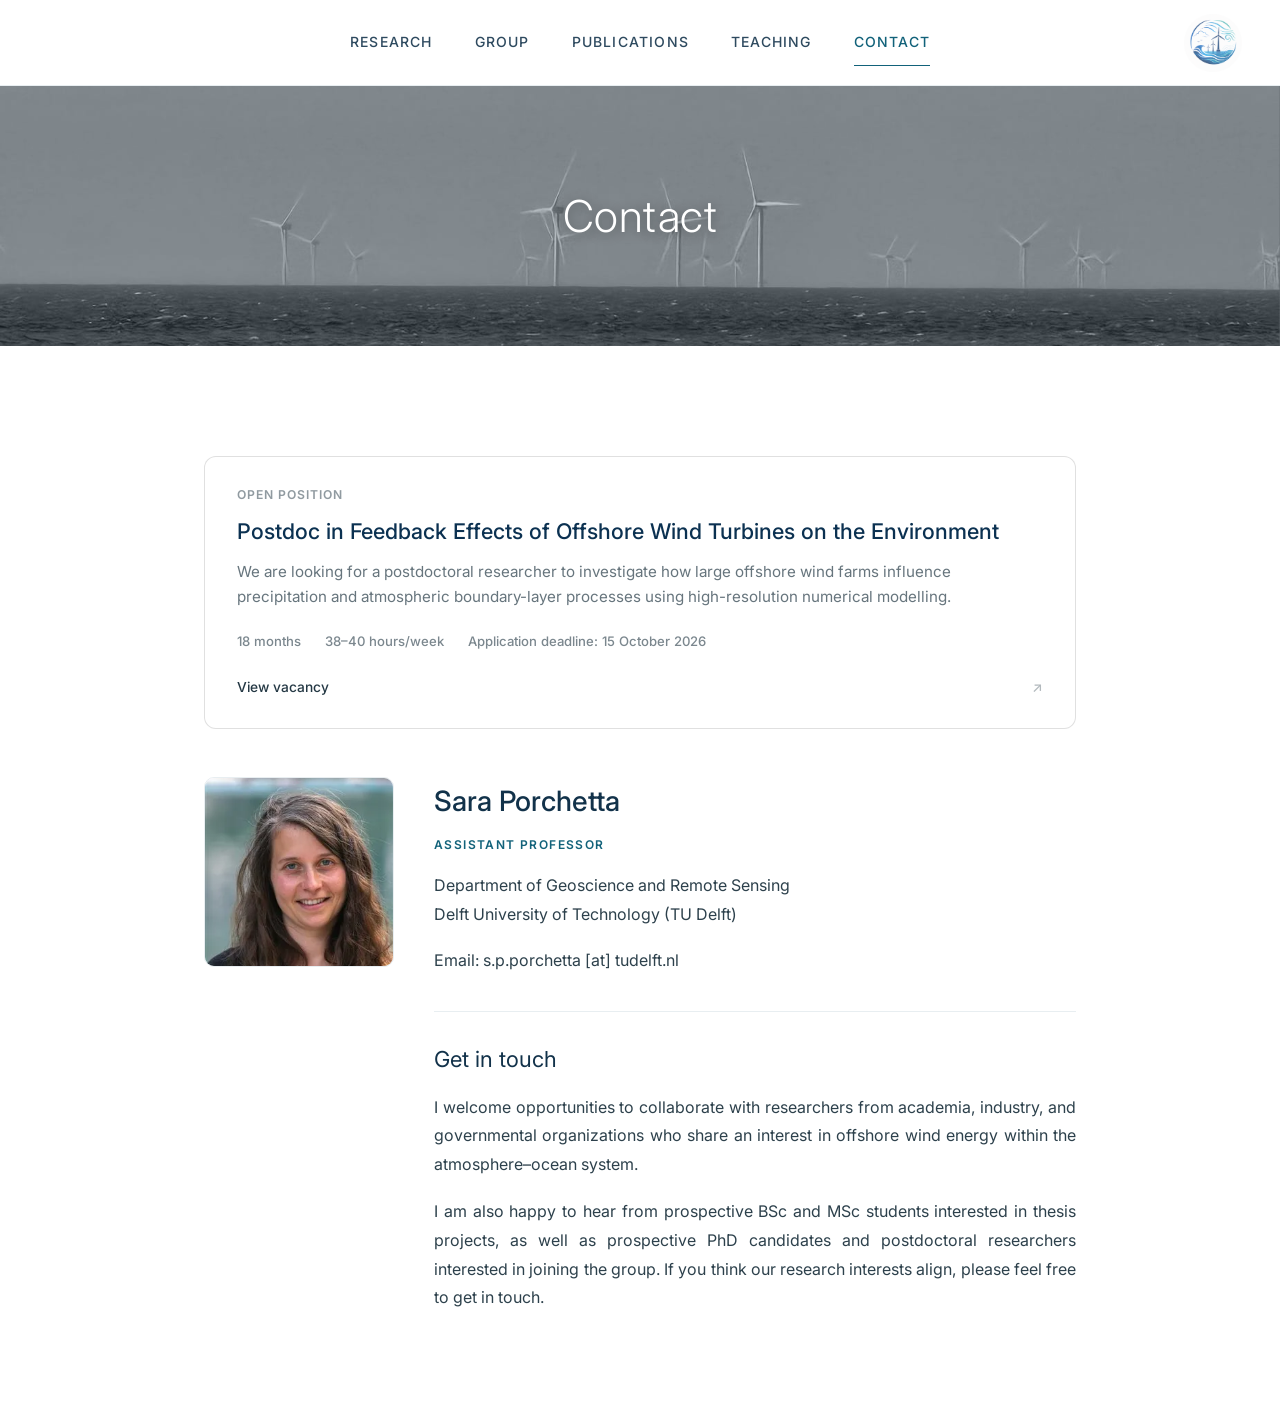
==== commit aa30cc78: "Update contact.html" ====
--- a/contact.html
+++ b/contact.html
@@ -3,14 +3,173 @@
 <head>
   <meta charset="UTF-8">
   <meta name="viewport" content="width=device-width, initial-scale=1.0">
+
   <title>Contact | Sara Porchetta</title>
-  <link href="https://fonts.googleapis.com/css2?family=Inter:wght@300;400;500;600&display=swap" rel="stylesheet">
+
+  <link
+    href="https://fonts.googleapis.com/css2?family=Inter:wght@300;400;500;600&display=swap"
+    rel="stylesheet"
+  >
+
   <link rel="stylesheet" href="style.css">
+
+  <style>
+
+    /* =========================================================
+       CONTACT PAGE
+       ========================================================= */
+
+    .contact-container {
+      padding-bottom: 6rem;
+    }
+
+
+    /* =========================================================
+       OPEN POSITION
+       ========================================================= */
+
+    .open-position {
+      margin: 3.5rem 0 3rem;
+    }
+
+    .position-card {
+      display: block;
+
+      padding: 1.8rem 2rem;
+
+      border: 1px solid rgba(0, 0, 0, 0.12);
+      border-radius: 12px;
+
+      color: inherit;
+      text-decoration: none;
+
+      background: #fff;
+
+      transition:
+        transform 0.22s ease,
+        border-color 0.22s ease,
+        box-shadow 0.22s ease;
+    }
+
+    .position-card:hover {
+      transform: translateY(-4px);
+
+      border-color: rgba(0, 0, 0, 0.28);
+
+      box-shadow:
+        0 12px 28px rgba(0, 0, 0, 0.07);
+    }
+
+    .position-label {
+      margin-bottom: 0.8rem;
+
+      font-size: 0.76rem;
+      line-height: 1.4;
+      font-weight: 600;
+
+      letter-spacing: 0.08em;
+      text-transform: uppercase;
+
+      opacity: 0.5;
+    }
+
+    .position-card h2 {
+      margin: 0 0 0.8rem;
+
+      font-size: 1.35rem;
+      line-height: 1.4;
+      font-weight: 500;
+    }
+
+    .position-card p {
+      max-width: 800px;
+
+      margin: 0;
+
+      font-size: 0.95rem;
+      line-height: 1.7;
+
+      opacity: 0.72;
+    }
+
+    .position-meta {
+      display: flex;
+      flex-wrap: wrap;
+      gap: 0.7rem 1.5rem;
+
+      margin-top: 1.2rem;
+
+      font-size: 0.82rem;
+      font-weight: 500;
+
+      opacity: 0.6;
+    }
+
+    .position-footer {
+      display: flex;
+      justify-content: space-between;
+      align-items: center;
+
+      margin-top: 1.4rem;
+
+      font-size: 0.86rem;
+      font-weight: 500;
+    }
+
+    .position-arrow {
+      opacity: 0.35;
+
+      transition:
+        opacity 0.2s ease,
+        transform 0.2s ease;
+    }
+
+    .position-card:hover .position-arrow {
+      opacity: 1;
+      transform: translate(3px, -2px);
+    }
+
+
+    /* =========================================================
+       RESPONSIVE
+       ========================================================= */
+
+    @media (max-width: 600px) {
+
+      .open-position {
+        margin: 2.5rem 0;
+      }
+
+      .position-card {
+        padding: 1.4rem;
+      }
+
+      .position-card h2 {
+        font-size: 1.2rem;
+      }
+
+      .position-meta {
+        display: block;
+      }
+
+      .position-meta span {
+        display: block;
+        margin-top: 0.35rem;
+      }
+
+    }
+
+  </style>
 </head>
 
+
 <body>
+
+
 <header class="site-header">
+
   <div class="header-space" aria-hidden="true"></div>
+
   <nav class="nav" aria-label="Main navigation">
     <a href="research.html">Research</a>
     <a href="group.html">Group</a>
@@ -18,38 +177,147 @@
     <a href="teaching.html">Teaching</a>
     <a href="contact.html" class="active">Contact</a>
   </nav>
-  <a href="index.html" class="header-logo-link" aria-label="Go to homepage">
-    <img src="x_maui3.png" alt="Sara Porchetta homepage" class="header-logo">
+
+  <a
+    href="index.html"
+    class="header-logo-link"
+    aria-label="Go to homepage"
+  >
+    <img
+      src="x_maui3.png"
+      alt="Sara Porchetta homepage"
+      class="header-logo"
+    >
   </a>
+
 </header>
+
+
 <section class="page-banner" aria-labelledby="page-title">
-  <img src="windfarm.jpg" alt="Offshore wind farm at sea">
+
+  <img
+    src="windfarm.jpg"
+    alt="Offshore wind farm at sea"
+  >
+
   <div class="banner-overlay" aria-hidden="true"></div>
+
   <div class="banner-content">
-    <h1 class="banner-title" id="page-title">Contact</h1>
+    <h1 class="banner-title" id="page-title">
+      Contact
+    </h1>
   </div>
+
 </section>
-<main class="container">
-
-  <section class="contact-card" aria-label="Contact information">
-
-    <img src="sara_picture.jpg" alt="Sara Porchetta" class="profile-image">
+
+
+<main class="container contact-container">
+
+
+  <!-- =====================================================
+       OPEN POSITION
+       ===================================================== -->
+
+  <section
+    class="open-position"
+    aria-label="Open position"
+  >
+
+    <a
+      class="position-card"
+      href="https://careers.tudelft.nl/job/Delft-Postdoc-in-Feedback-Effects-of-Offshore-Wind-Turbines-on-the-Environment-2628-CD/1371789457/"
+      target="_blank"
+      rel="noopener noreferrer"
+    >
+
+      <div class="position-label">
+        Open position
+      </div>
+
+      <h2>
+        Postdoc in Feedback Effects of Offshore Wind Turbines on the Environment
+      </h2>
+
+      <p>
+        We are looking for a postdoctoral researcher to investigate how
+        large offshore wind farms influence precipitation and atmospheric
+        boundary-layer processes using high-resolution numerical modelling.
+      </p>
+
+      <div class="position-meta">
+        <span>18 months</span>
+        <span>38–40 hours/week</span>
+        <span>Application deadline: 15 October 2026</span>
+      </div>
+
+      <div class="position-footer">
+
+        <span>
+          View vacancy
+        </span>
+
+        <span
+          class="position-arrow"
+          aria-hidden="true"
+        >
+          ↗
+        </span>
+
+      </div>
+
+    </a>
+
+  </section>
+
+
+  <!-- =====================================================
+       CONTACT INFORMATION
+       ===================================================== -->
+
+  <section
+    class="contact-card"
+    aria-label="Contact information"
+  >
+
+    <img
+      src="sara_picture.jpg"
+      alt="Sara Porchetta"
+      class="profile-image"
+    >
 
     <div class="contact-info">
-      <h2>Sara Porchetta</h2>
-      <div class="role">Assistant Professor</div>
+
+      <h2>
+        Sara Porchetta
+      </h2>
+
+      <div class="role">
+        Assistant Professor
+      </div>
+
 
       <p class="contact-details">
+
         Department of Geoscience and Remote Sensing<br>
+
         Delft University of Technology (TU Delft)
+
       </p>
 
-      <p class="contact-details" style="margin-top: 18px;">
+
+      <p
+        class="contact-details"
+        style="margin-top: 18px;"
+      >
         Email: s.p.porchetta [at] tudelft.nl
       </p>
 
+
       <div class="contact-message">
-        <h3>Get in touch</h3>
+
+        <h3>
+          Get in touch
+        </h3>
 
         <p>
           I welcome opportunities to collaborate with researchers from academia,
@@ -63,11 +331,16 @@
           postdoctoral researchers interested in joining the group. If you think
           our research interests align, please feel free to get in touch.
         </p>
-      </div>
+
+      </div>
+
     </div>
 
   </section>
 
+
 </main>
+
+
 </body>
 </html>
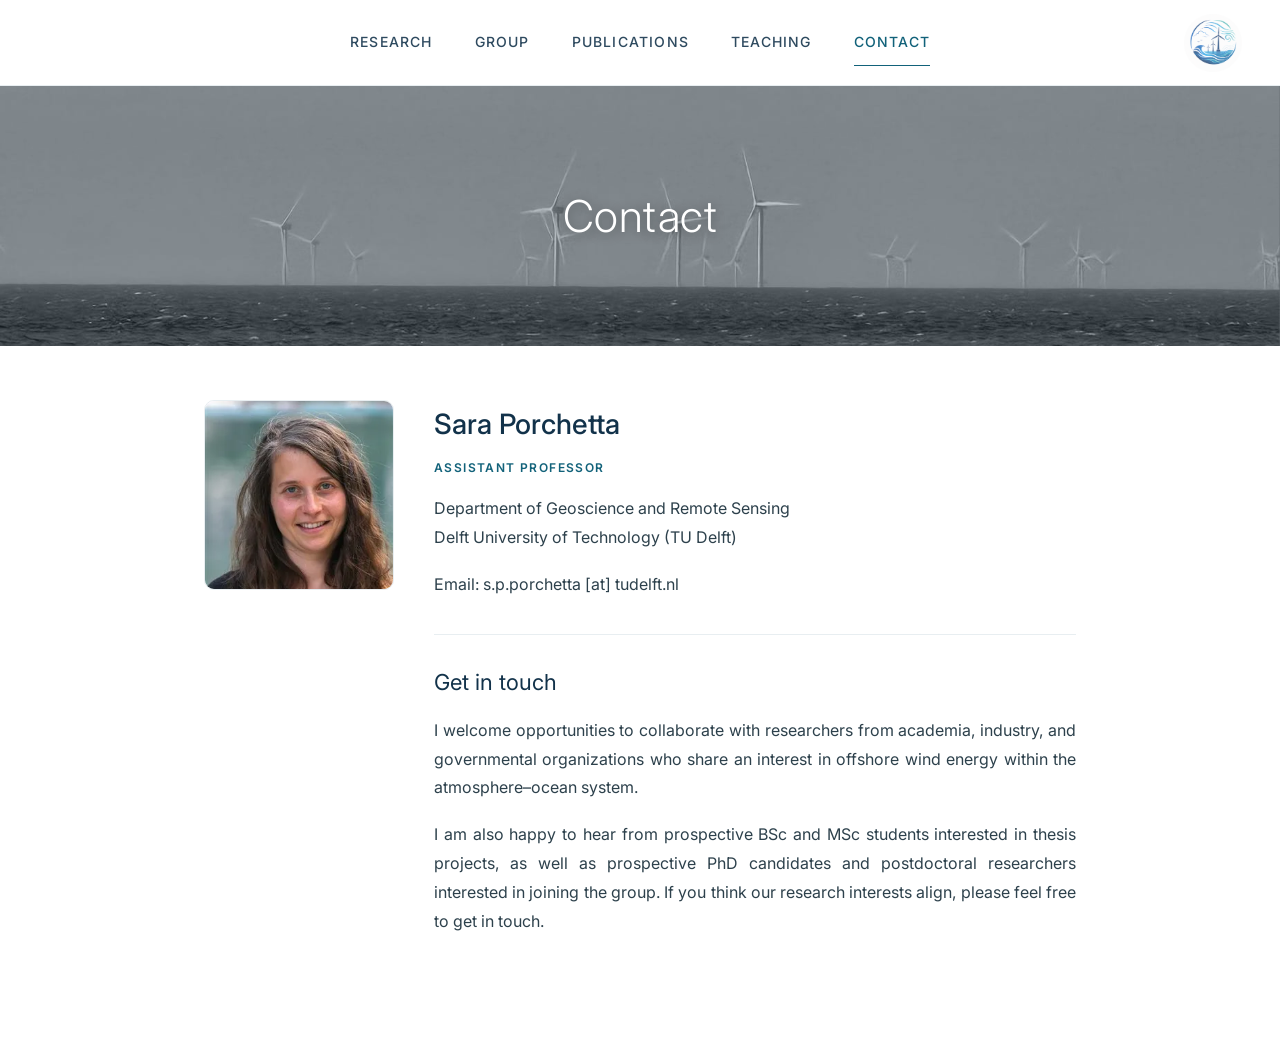
==== commit 49c296eb: "Update contact.html" ====
--- a/contact.html
+++ b/contact.html
@@ -23,148 +23,10 @@
       padding-bottom: 6rem;
     }
 
-
-    /* =========================================================
-       OPEN POSITION
-       ========================================================= */
-
-    .open-position {
-      margin: 3.5rem 0 3rem;
-    }
-
-    .position-card {
-      display: block;
-
-      padding: 1.8rem 2rem;
-
-      border: 1px solid rgba(0, 0, 0, 0.12);
-      border-radius: 12px;
-
-      color: inherit;
-      text-decoration: none;
-
-      background: #fff;
-
-      transition:
-        transform 0.22s ease,
-        border-color 0.22s ease,
-        box-shadow 0.22s ease;
-    }
-
-    .position-card:hover {
-      transform: translateY(-4px);
-
-      border-color: rgba(0, 0, 0, 0.28);
-
-      box-shadow:
-        0 12px 28px rgba(0, 0, 0, 0.07);
-    }
-
-    .position-label {
-      margin-bottom: 0.8rem;
-
-      font-size: 0.76rem;
-      line-height: 1.4;
-      font-weight: 600;
-
-      letter-spacing: 0.08em;
-      text-transform: uppercase;
-
-      opacity: 0.5;
-    }
-
-    .position-card h2 {
-      margin: 0 0 0.8rem;
-
-      font-size: 1.35rem;
-      line-height: 1.4;
-      font-weight: 500;
-    }
-
-    .position-card p {
-      max-width: 800px;
-
-      margin: 0;
-
-      font-size: 0.95rem;
-      line-height: 1.7;
-
-      opacity: 0.72;
-    }
-
-    .position-meta {
-      display: flex;
-      flex-wrap: wrap;
-      gap: 0.7rem 1.5rem;
-
-      margin-top: 1.2rem;
-
-      font-size: 0.82rem;
-      font-weight: 500;
-
-      opacity: 0.6;
-    }
-
-    .position-footer {
-      display: flex;
-      justify-content: space-between;
-      align-items: center;
-
-      margin-top: 1.4rem;
-
-      font-size: 0.86rem;
-      font-weight: 500;
-    }
-
-    .position-arrow {
-      opacity: 0.35;
-
-      transition:
-        opacity 0.2s ease,
-        transform 0.2s ease;
-    }
-
-    .position-card:hover .position-arrow {
-      opacity: 1;
-      transform: translate(3px, -2px);
-    }
-
-
-    /* =========================================================
-       RESPONSIVE
-       ========================================================= */
-
-    @media (max-width: 600px) {
-
-      .open-position {
-        margin: 2.5rem 0;
-      }
-
-      .position-card {
-        padding: 1.4rem;
-      }
-
-      .position-card h2 {
-        font-size: 1.2rem;
-      }
-
-      .position-meta {
-        display: block;
-      }
-
-      .position-meta span {
-        display: block;
-        margin-top: 0.35rem;
-      }
-
-    }
-
   </style>
 </head>
 
-
 <body>
-
 
 <header class="site-header">
 
@@ -192,7 +54,6 @@
 
 </header>
 
-
 <section class="page-banner" aria-labelledby="page-title">
 
   <img
@@ -210,65 +71,7 @@
 
 </section>
 
-
 <main class="container contact-container">
-
-
-  <!-- =====================================================
-       OPEN POSITION
-       ===================================================== -->
-
-  <section
-    class="open-position"
-    aria-label="Open position"
-  >
-
-    <a
-      class="position-card"
-      href="https://careers.tudelft.nl/job/Delft-Postdoc-in-Feedback-Effects-of-Offshore-Wind-Turbines-on-the-Environment-2628-CD/1371789457/"
-      target="_blank"
-      rel="noopener noreferrer"
-    >
-
-      <div class="position-label">
-        Open position
-      </div>
-
-      <h2>
-        Postdoc in Feedback Effects of Offshore Wind Turbines on the Environment
-      </h2>
-
-      <p>
-        We are looking for a postdoctoral researcher to investigate how
-        large offshore wind farms influence precipitation and atmospheric
-        boundary-layer processes using high-resolution numerical modelling.
-      </p>
-
-      <div class="position-meta">
-        <span>18 months</span>
-        <span>38–40 hours/week</span>
-        <span>Application deadline: 15 October 2026</span>
-      </div>
-
-      <div class="position-footer">
-
-        <span>
-          View vacancy
-        </span>
-
-        <span
-          class="position-arrow"
-          aria-hidden="true"
-        >
-          ↗
-        </span>
-
-      </div>
-
-    </a>
-
-  </section>
-
 
   <!-- =====================================================
        CONTACT INFORMATION
@@ -295,15 +98,10 @@
         Assistant Professor
       </div>
 
-
       <p class="contact-details">
-
         Department of Geoscience and Remote Sensing<br>
-
         Delft University of Technology (TU Delft)
-
       </p>
-
 
       <p
         class="contact-details"
@@ -311,7 +109,6 @@
       >
         Email: s.p.porchetta [at] tudelft.nl
       </p>
-
 
       <div class="contact-message">
 
@@ -338,9 +135,7 @@
 
   </section>
 
-
 </main>
-
 
 </body>
 </html>
